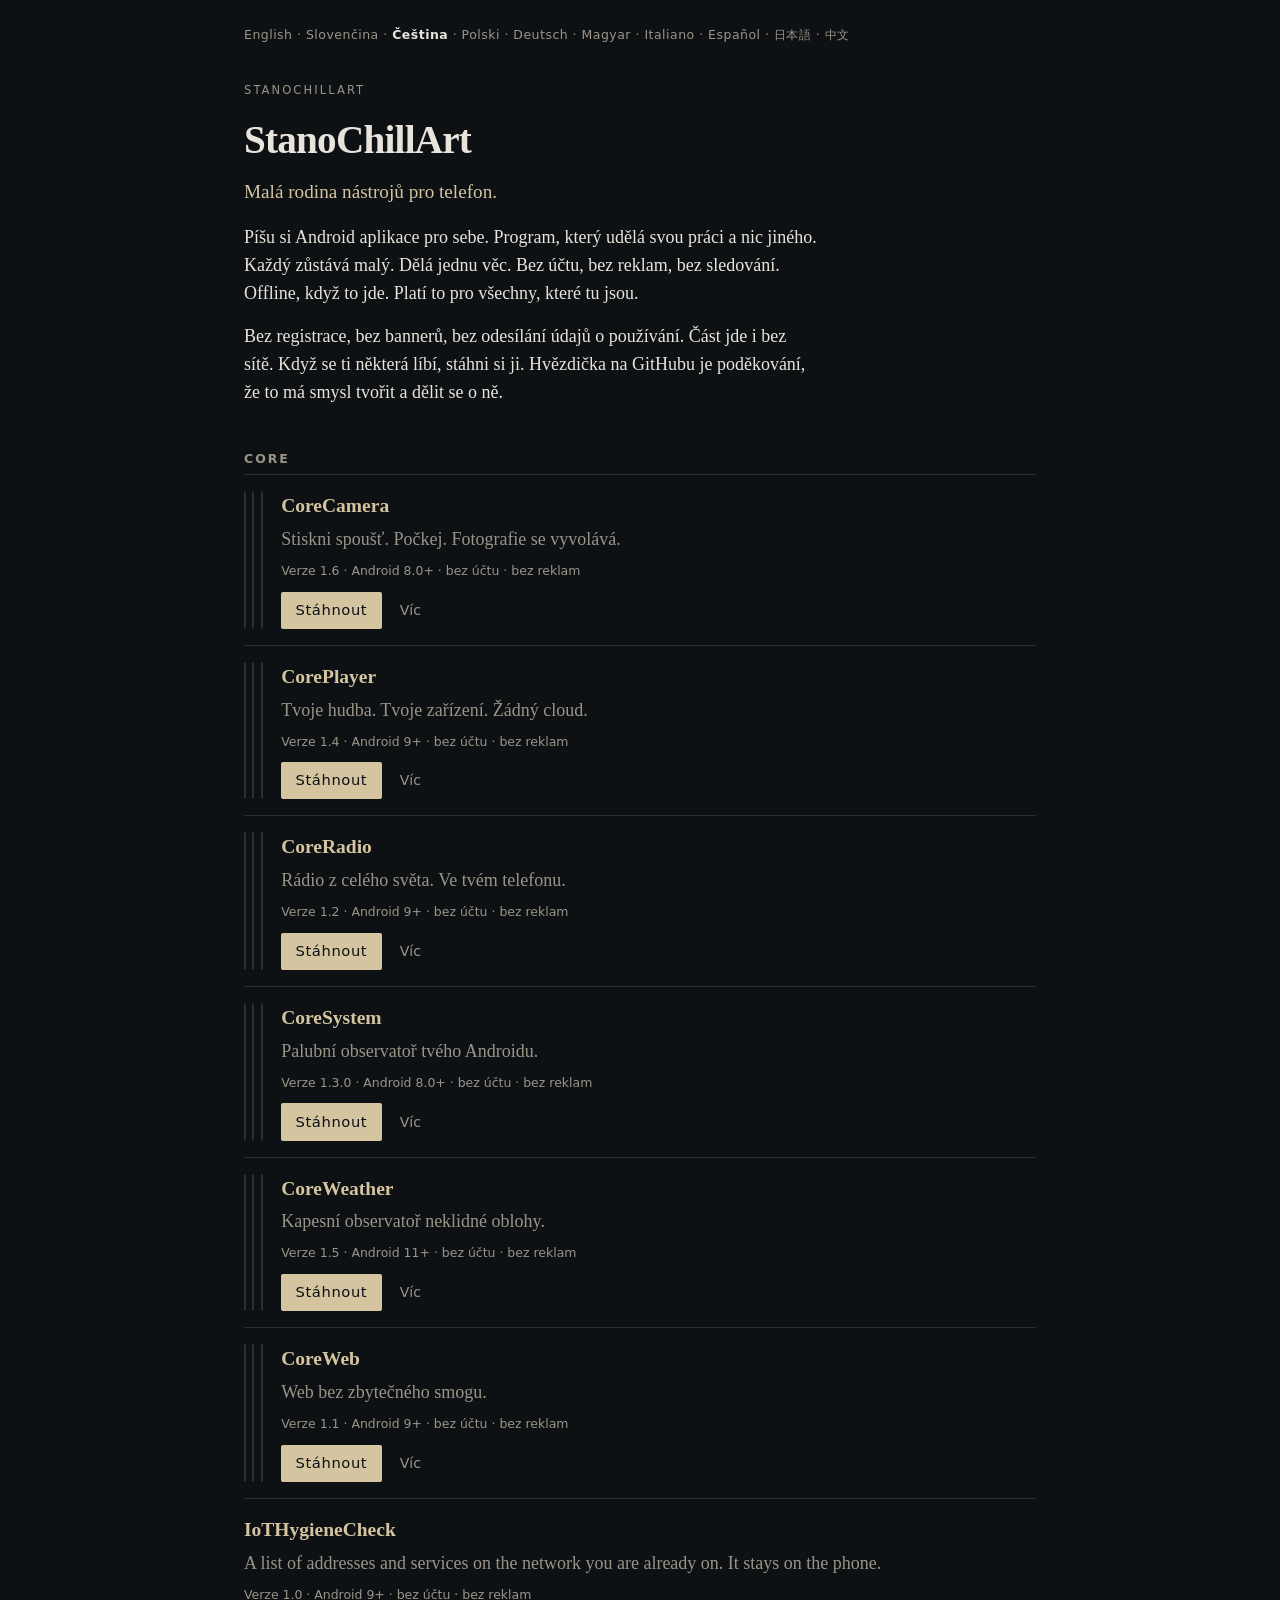
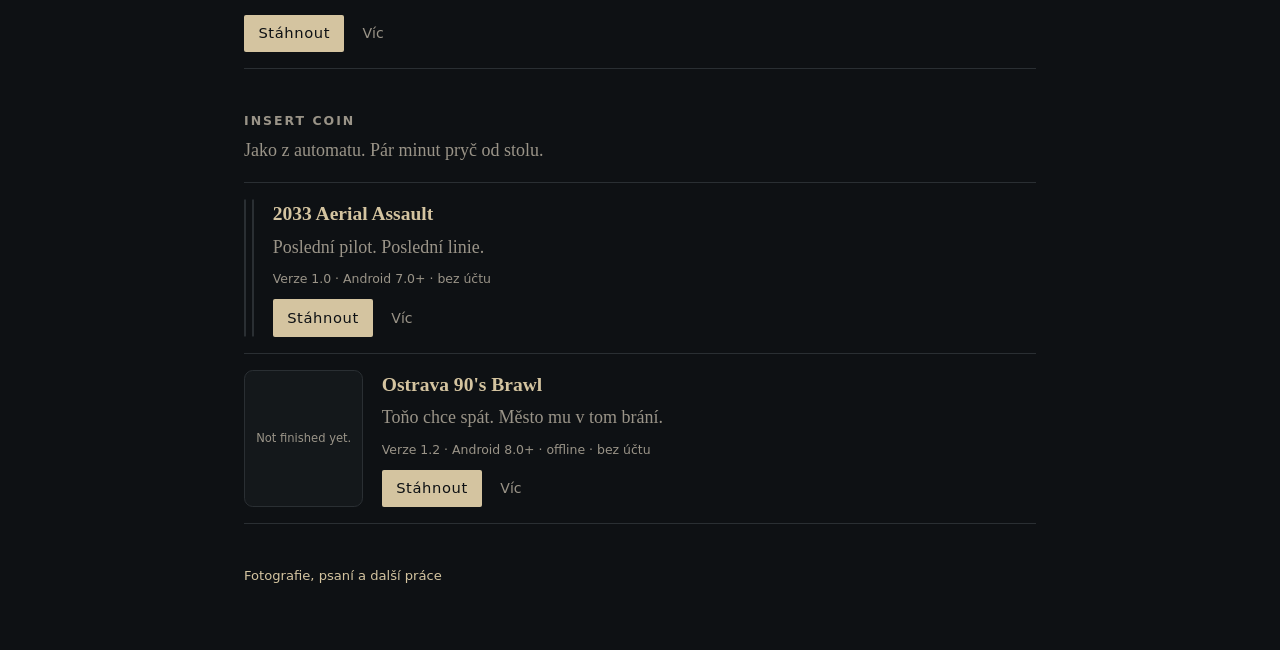
==== cs/index.html @ e928b229 "Bump Ostrava 90's Brawl 1.2" ====
<!DOCTYPE html>
<html lang="cs">
<head>
<meta charset="utf-8">
<meta name="viewport" content="width=device-width, initial-scale=1">
<title>StanoChillArt: Malá rodina nástrojů pro telefon.</title>
<link rel="stylesheet" href="../assets/style.css">
</head>
<body>
<div class="wrap store">
<nav class="langs"><a href="../">English</a> · <a href="../sk/">Slovenčina</a> · <strong>Čeština</strong> · <a href="../pl/">Polski</a> · <a href="../de/">Deutsch</a> · <a href="../hu/">Magyar</a> · <a href="../it/">Italiano</a> · <a href="../es/">Español</a> · <a href="../ja/">日本語</a> · <a href="../zh/">中文</a></nav>
<div class="hero">
<p class="kicker">StanoChillArt</p>
<h1>StanoChillArt</h1>
<p class="tag">Malá rodina nástrojů pro telefon.</p>
<p>Píšu si Android aplikace pro sebe. Program, který udělá svou práci a nic jiného. Každý zůstává malý. Dělá jednu věc. Bez účtu, bez reklam, bez sledování. Offline, když to jde. Platí to pro všechny, které tu jsou.</p>
<p>Bez registrace, bez bannerů, bez odesílání údajů o používání. Část jde i bez sítě. Když se ti některá líbí, stáhni si ji. Hvězdička na GitHubu je poděkování, že to má smysl tvořit a dělit se o ně.</p>
</div>
<h2>Core</h2>
<div class="frames">
<article class="frame">
<div class="thumbs"><a href="https://stanochillart.github.io/CoreCamera/cs/"><img src="https://stanochillart.github.io/CoreCamera/screenshots/01.png" alt=""></a><a href="https://stanochillart.github.io/CoreCamera/cs/"><img src="https://stanochillart.github.io/CoreCamera/screenshots/02.png" alt=""></a><a href="https://stanochillart.github.io/CoreCamera/cs/"><img src="https://stanochillart.github.io/CoreCamera/screenshots/03.png" alt=""></a></div>
<div class="copy">
<h3><a href="https://stanochillart.github.io/CoreCamera/cs/">CoreCamera</a></h3>
<p class="line">Stiskni spoušť. Počkej. Fotografie se vyvolává.</p>
<p class="spec">Verze 1.6 · Android 8.0+ · bez účtu · bez reklam</p>
<p class="acts"><a class="dl" href="https://github.com/stanochillart/CoreCamera/releases/download/v1.6/CoreCamera-1.6.apk">Stáhnout</a> <a class="more" href="https://stanochillart.github.io/CoreCamera/cs/">Víc</a></p>
</div>
</article>

<article class="frame">
<div class="thumbs"><a href="https://stanochillart.github.io/CorePlayer/cs/"><img src="https://stanochillart.github.io/CorePlayer/screenshots/01.png" alt=""></a><a href="https://stanochillart.github.io/CorePlayer/cs/"><img src="https://stanochillart.github.io/CorePlayer/screenshots/02.png" alt=""></a><a href="https://stanochillart.github.io/CorePlayer/cs/"><img src="https://stanochillart.github.io/CorePlayer/screenshots/03.png" alt=""></a></div>
<div class="copy">
<h3><a href="https://stanochillart.github.io/CorePlayer/cs/">CorePlayer</a></h3>
<p class="line">Tvoje hudba. Tvoje zařízení. Žádný cloud.</p>
<p class="spec">Verze 1.4 · Android 9+ · bez účtu · bez reklam</p>
<p class="acts"><a class="dl" href="https://github.com/stanochillart/CorePlayer/releases/download/v1.4/CorePlayer-1.4.apk">Stáhnout</a> <a class="more" href="https://stanochillart.github.io/CorePlayer/cs/">Víc</a></p>
</div>
</article>

<article class="frame">
<div class="thumbs"><a href="https://stanochillart.github.io/CoreRadio/cs/"><img src="https://stanochillart.github.io/CoreRadio/screenshots/01.png" alt=""></a><a href="https://stanochillart.github.io/CoreRadio/cs/"><img src="https://stanochillart.github.io/CoreRadio/screenshots/02.png" alt=""></a><a href="https://stanochillart.github.io/CoreRadio/cs/"><img src="https://stanochillart.github.io/CoreRadio/screenshots/03.png" alt=""></a></div>
<div class="copy">
<h3><a href="https://stanochillart.github.io/CoreRadio/cs/">CoreRadio</a></h3>
<p class="line">Rádio z celého světa. Ve tvém telefonu.</p>
<p class="spec">Verze 1.2 · Android 9+ · bez účtu · bez reklam</p>
<p class="acts"><a class="dl" href="https://github.com/stanochillart/CoreRadio/releases/download/v1.2/CoreRadio-1.2.apk">Stáhnout</a> <a class="more" href="https://stanochillart.github.io/CoreRadio/cs/">Víc</a></p>
</div>
</article>

<article class="frame">
<div class="thumbs"><a href="https://stanochillart.github.io/CoreSystem/cs/"><img src="https://stanochillart.github.io/CoreSystem/screenshots/01.png" alt=""></a><a href="https://stanochillart.github.io/CoreSystem/cs/"><img src="https://stanochillart.github.io/CoreSystem/screenshots/02.png" alt=""></a><a href="https://stanochillart.github.io/CoreSystem/cs/"><img src="https://stanochillart.github.io/CoreSystem/screenshots/03.png" alt=""></a></div>
<div class="copy">
<h3><a href="https://stanochillart.github.io/CoreSystem/cs/">CoreSystem</a></h3>
<p class="line">Palubní observatoř tvého Androidu.</p>
<p class="spec">Verze 1.3.0 · Android 8.0+ · bez účtu · bez reklam</p>
<p class="acts"><a class="dl" href="https://github.com/stanochillart/CoreSystem/releases/download/v1.3.0/CoreSystem-1.3.0.apk">Stáhnout</a> <a class="more" href="https://stanochillart.github.io/CoreSystem/cs/">Víc</a></p>
</div>
</article>

<article class="frame">
<div class="thumbs"><a href="https://stanochillart.github.io/CoreWeather/cs/"><img src="https://stanochillart.github.io/CoreWeather/screenshots/01.png" alt=""></a><a href="https://stanochillart.github.io/CoreWeather/cs/"><img src="https://stanochillart.github.io/CoreWeather/screenshots/02.png" alt=""></a><a href="https://stanochillart.github.io/CoreWeather/cs/"><img src="https://stanochillart.github.io/CoreWeather/screenshots/03.png" alt=""></a></div>
<div class="copy">
<h3><a href="https://stanochillart.github.io/CoreWeather/cs/">CoreWeather</a></h3>
<p class="line">Kapesní observatoř neklidné oblohy.</p>
<p class="spec">Verze 1.5 · Android 11+ · bez účtu · bez reklam</p>
<p class="acts"><a class="dl" href="https://github.com/stanochillart/CoreWeather/releases/download/v1.5/CoreWeather-1.5.apk">Stáhnout</a> <a class="more" href="https://stanochillart.github.io/CoreWeather/cs/">Víc</a></p>
</div>
</article>

<article class="frame">
<div class="thumbs"><a href="https://stanochillart.github.io/CoreWeb/cs/"><img src="https://stanochillart.github.io/CoreWeb/screenshots/01.png" alt=""></a><a href="https://stanochillart.github.io/CoreWeb/cs/"><img src="https://stanochillart.github.io/CoreWeb/screenshots/02.png" alt=""></a><a href="https://stanochillart.github.io/CoreWeb/cs/"><img src="https://stanochillart.github.io/CoreWeb/screenshots/03.png" alt=""></a></div>
<div class="copy">
<h3><a href="https://stanochillart.github.io/CoreWeb/cs/">CoreWeb</a></h3>
<p class="line">Web bez zbytečného smogu.</p>
<p class="spec">Verze 1.1 · Android 9+ · bez účtu · bez reklam</p>
<p class="acts"><a class="dl" href="https://github.com/stanochillart/CoreWeb/releases/download/v1.1/CoreWeb-1.1.apk">Stáhnout</a> <a class="more" href="https://stanochillart.github.io/CoreWeb/cs/">Víc</a></p>
</div>
</article>

<article class="frame">

<div class="copy">
<h3><a href="https://stanochillart.github.io/IoTHygieneCheck/">IoTHygieneCheck</a></h3>
<p class="line">A list of addresses and services on the network you are already on. It stays on the phone.</p>
<p class="spec">Verze 1.0 · Android 9+ · bez účtu · bez reklam</p>
<p class="acts"><a class="dl" href="https://github.com/stanochillart/IoTHygieneCheck/releases/download/v1.0/IoTHygieneCheck-1.0.apk">Stáhnout</a> <a class="more" href="https://stanochillart.github.io/IoTHygieneCheck/">Víc</a></p>
</div>
</article>

</div>
<h2>Insert coin</h2>
<p class="section-blurb">Jako z automatu. Pár minut pryč od stolu.</p>
<div class="frames">
<article class="frame">
<div class="thumbs"><a href="https://stanochillart.github.io/2033AerialAssault/"><img src="https://stanochillart.github.io/2033AerialAssault/screenshots/01.png" alt=""></a><a href="https://stanochillart.github.io/2033AerialAssault/"><img src="https://stanochillart.github.io/2033AerialAssault/screenshots/02.png" alt=""></a></div>
<div class="copy">
<h3><a href="https://stanochillart.github.io/2033AerialAssault/">2033 Aerial Assault</a></h3>
<p class="line">Poslední pilot. Poslední linie.</p>
<p class="spec">Verze 1.0 · Android 7.0+ · bez účtu</p>
<p class="acts"><a class="dl" href="https://github.com/stanochillart/2033AerialAssault/releases/download/v1.0/2033AerialAssault-1.0.apk">Stáhnout</a> <a class="more" href="https://stanochillart.github.io/2033AerialAssault/">Víc</a></p>
</div>
</article>

<article class="frame">
<div class="thumbs placeholder"><span>Not finished yet.</span></div>
<div class="copy">
<h3><a href="https://stanochillart.github.io/Ostrava90sBrawl/cs/">Ostrava 90&#x27;s Brawl</a></h3>
<p class="line">Toňo chce spát. Město mu v tom brání.</p>
<p class="spec">Verze 1.2 · Android 8.0+ · offline · bez účtu</p>
<p class="acts"><a class="dl" href="https://github.com/stanochillart/Ostrava90sBrawl/releases/download/v1.2/Ostrava90sBrawl-1.2.apk">Stáhnout</a> <a class="more" href="https://stanochillart.github.io/Ostrava90sBrawl/cs/">Víc</a></p>
</div>
</article>

</div>
<footer><a href="https://stanochillart.wordpress.com/">Fotografie, psaní a další práce</a></footer>
</div>
</body>
</html>
---- assets/style.css ----
:root {
  --bg: #0e1114;
  --fg: #e8e4dc;
  --muted: #9a9488;
  --line: #2a2f33;
  --accent: #d4c4a0;
}
* { box-sizing: border-box; }
html, body { margin: 0; padding: 0; }
body {
  background: var(--bg);
  color: var(--fg);
  font: 18px/1.55 "Iowan Old Style", "Palatino Linotype", Palatino, Georgia, serif;
  min-height: 100vh;
}
a { color: var(--accent); text-decoration: none; }
a:hover { text-decoration: underline; }
.wrap {
  max-width: 38rem;
  margin: 0 auto;
  padding: 1.5rem 1.25rem 4rem;
}
.wrap.wide { max-width: 68rem; }
.wrap.store { max-width: 52rem; }
.hero { max-width: 36rem; margin-bottom: 2.6rem; }
.hero h1 { font-size: 2.45rem; }
.section-blurb {
  color: var(--muted);
  margin: 0 0 1.1rem;
  max-width: 36rem;
}
.frames { margin: 0 0 2.6rem; }
.frame {
  display: flex;
  gap: 1.15rem;
  align-items: center;
  padding: 1rem 0;
  border-top: 1px solid var(--line);
}
.frame:last-child { border-bottom: 1px solid var(--line); }
.thumbs {
  display: flex;
  gap: 0.4rem;
  flex: 0 0 auto;
}
.thumbs img {
  height: 8.6rem;
  width: auto;
  border-radius: 0.55rem;
  border: 1px solid var(--line);
  background: #000;
  display: block;
}
.thumbs.placeholder {
  height: 8.6rem;
  min-width: 7.2rem;
  max-width: 9.5rem;
  padding: 0.55rem 0.7rem;
  align-items: center;
  justify-content: center;
  border: 1px solid var(--line);
  border-radius: 0.55rem;
  background: #14181b;
  box-sizing: border-box;
}
.thumbs.placeholder span {
  font-family: system-ui, sans-serif;
  font-size: 0.72rem;
  line-height: 1.35;
  color: var(--muted);
  text-align: center;
}
.copy { min-width: 0; flex: 1; }
.copy h3 {
  font-size: 1.22rem;
  font-weight: 600;
  margin: 0 0 0.28rem;
}
.copy .line { margin: 0 0 0.45rem; color: var(--muted); }
.copy .spec {
  font-family: system-ui, sans-serif;
  font-size: 0.78rem;
  color: var(--muted);
  margin: 0 0 0.7rem;
}
.copy .acts { margin: 0; }
.copy .more {
  font-family: system-ui, sans-serif;
  font-size: 0.88rem;
  margin-left: 0.85rem;
  color: var(--muted);
}
@media (max-width: 640px) {
  .frame { flex-direction: column; align-items: flex-start; }
  .thumbs img { height: 7.4rem; }
  .thumbs.placeholder { height: 7.4rem; }
}
.home {
  font-family: system-ui, sans-serif;
  font-size: 0.82rem;
  margin: 0 0 1.15rem;
}
.home a { color: var(--muted); }
.cards {
  display: grid;
  grid-template-columns: repeat(auto-fill, minmax(16.8rem, 1fr));
  gap: 0.85rem;
  list-style: none;
  padding: 0;
  margin: 0 0 2.4rem;
}
.card {
  display: flex;
  flex-direction: column;
  min-height: 10rem;
  margin: 0;
  padding: 1.1rem 1.15rem 1.15rem;
  border: 1px solid var(--line);
  background: #14181c;
}
.card .name { font-size: 1.12rem; margin: 0 0 0.35rem; }
.card .line {
  color: var(--muted);
  font-size: 0.98rem;
  flex: 1;
  margin: 0;
}
.card .acts {
  font-family: system-ui, sans-serif;
  font-size: 0.8rem;
  margin-top: 0.95rem;
}
.card .acts a { margin-right: 0.9rem; }
.langs {
  font-family: system-ui, sans-serif;
  font-size: 0.78rem;
  letter-spacing: 0.04em;
  color: var(--muted);
  margin-bottom: 2.25rem;
  line-height: 1.8;
}
.langs a { color: var(--muted); }
.langs strong { color: var(--fg); font-weight: 600; }
.kicker {
  font-family: system-ui, sans-serif;
  font-size: 0.72rem;
  letter-spacing: 0.18em;
  text-transform: uppercase;
  color: var(--muted);
  margin: 0 0 0.6rem;
}
h1 {
  font-size: 2.1rem;
  font-weight: 600;
  letter-spacing: -0.02em;
  margin: 0 0 0.4rem;
}
.tag {
  font-size: 1.2rem;
  color: var(--accent);
  margin: 0 0 1.1rem;
}
.meta {
  font-family: system-ui, sans-serif;
  font-size: 0.88rem;
  color: var(--muted);
  margin: 0 0 2rem;
}
.dl {
  display: inline-block;
  font-family: system-ui, sans-serif;
  font-size: 0.92rem;
  letter-spacing: 0.04em;
  color: var(--bg);
  background: var(--accent);
  padding: 0.45rem 0.9rem;
  border-radius: 2px;
  text-decoration: none;
}
.dl:hover { text-decoration: none; filter: brightness(1.08); }
hr {
  border: 0;
  border-top: 1px solid var(--line);
  margin: 1.6rem 0;
}
p { margin: 0 0 0.95rem; }
footer {
  margin-top: 2.5rem;
  font-family: system-ui, sans-serif;
  font-size: 0.82rem;
  color: var(--muted);
}
.list { list-style: none; padding: 0; margin: 0 0 2rem; }
.list li {
  padding: 0.85rem 0;
  border-top: 1px solid var(--line);
}
.list .name { font-size: 1.15rem; }
.list .line { color: var(--muted); font-size: 0.95rem; margin-top: 0.2rem; }
.list .acts {
  font-family: system-ui, sans-serif;
  font-size: 0.82rem;
  margin-top: 0.35rem;
  color: var(--muted);
}
h2 {
  font-size: 0.78rem;
  font-family: system-ui, sans-serif;
  letter-spacing: 0.16em;
  text-transform: uppercase;
  color: var(--muted);
  margin: 2rem 0 0.4rem;
  font-weight: 600;
}
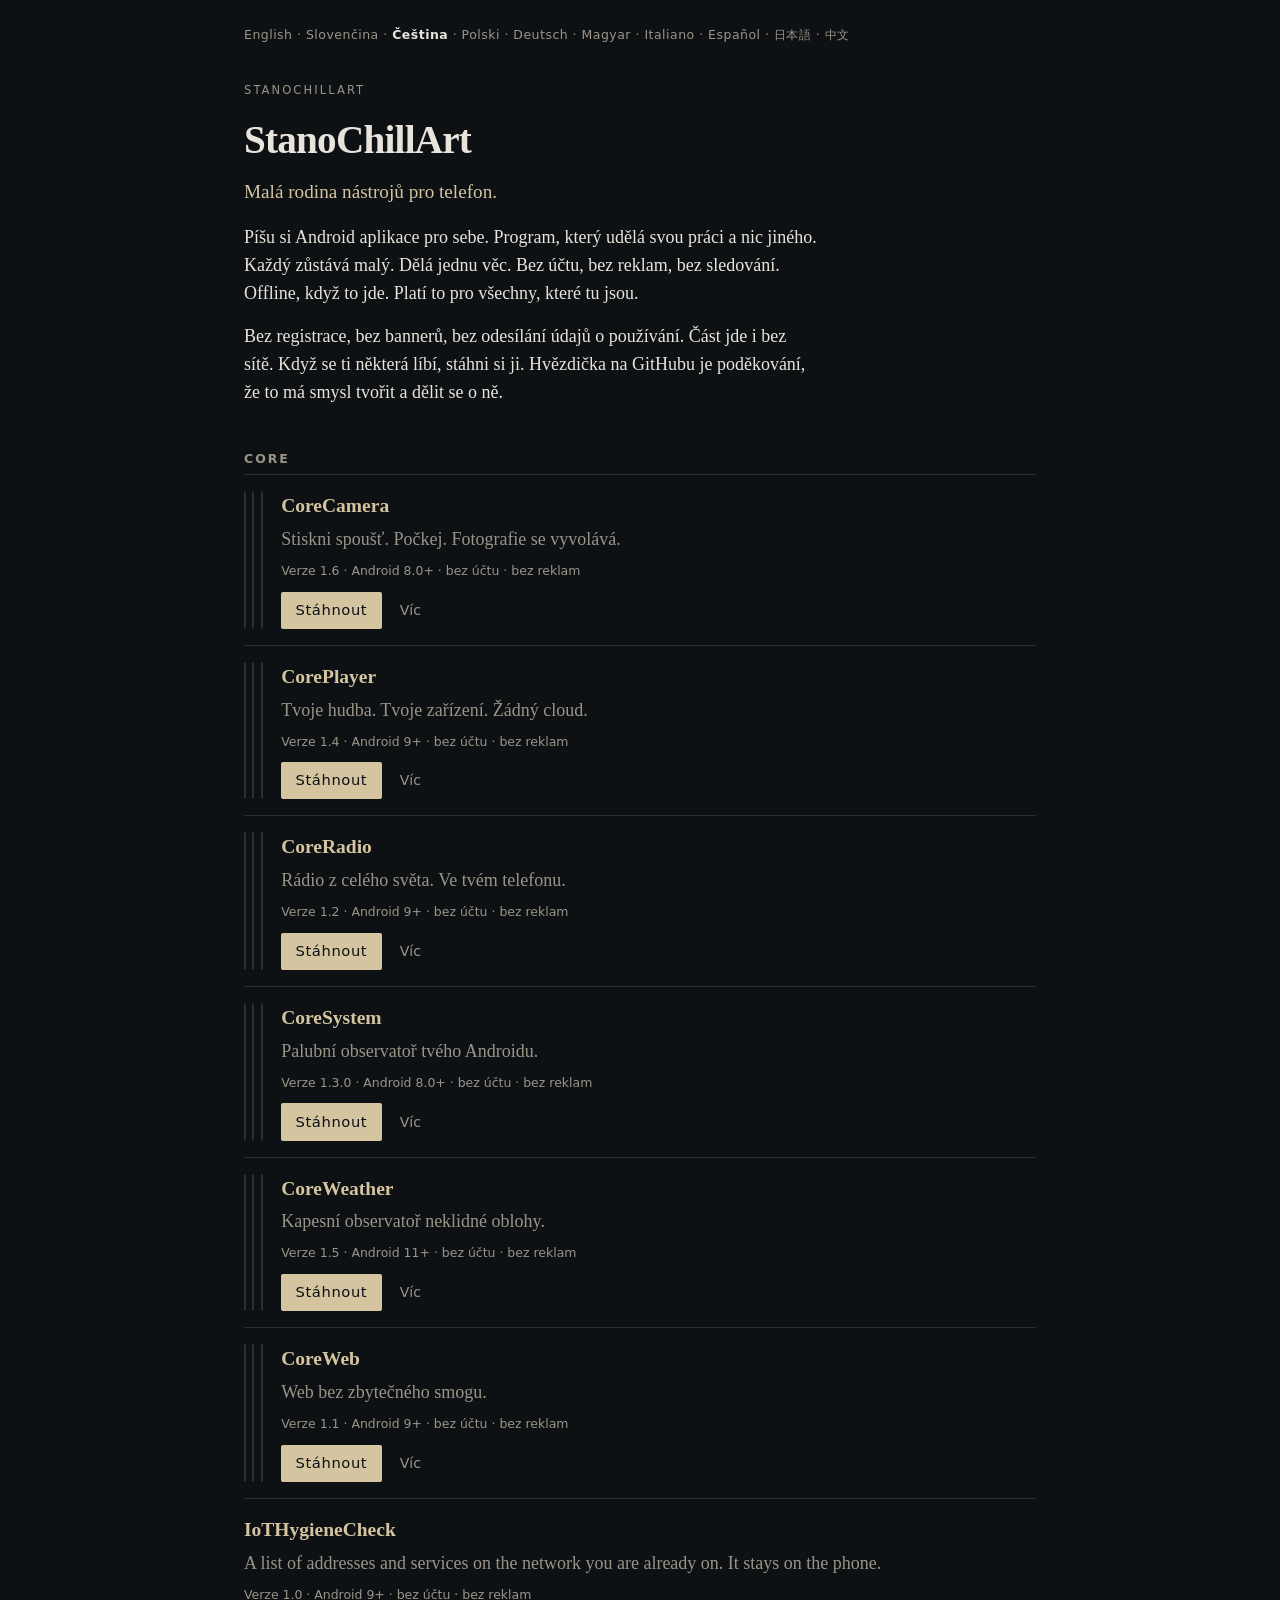
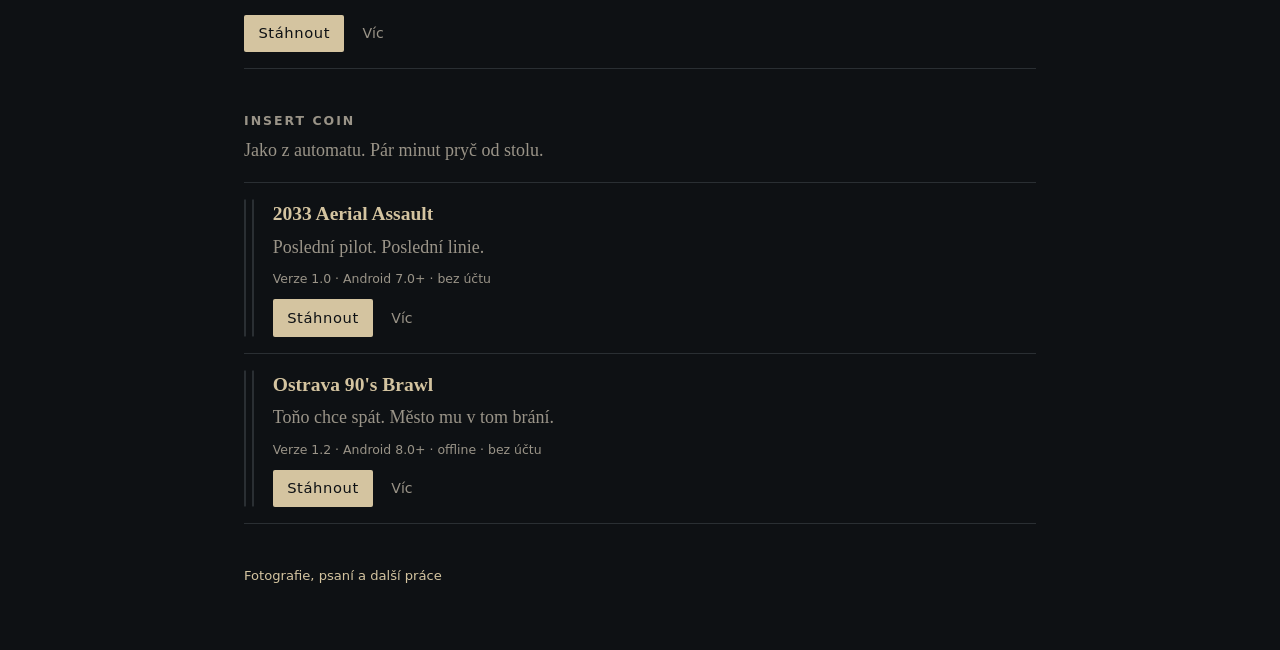
==== commit 9bd1a6ed: "Add Ostrava 90's Brawl screenshots" ====
--- a/cs/index.html
+++ b/cs/index.html
@@ -103,7 +103,7 @@
 </article>
 
 <article class="frame">
-<div class="thumbs placeholder"><span>Not finished yet.</span></div>
+<div class="thumbs"><a href="https://stanochillart.github.io/Ostrava90sBrawl/cs/"><img src="https://stanochillart.github.io/Ostrava90sBrawl/screenshots/01.png" alt=""></a><a href="https://stanochillart.github.io/Ostrava90sBrawl/cs/"><img src="https://stanochillart.github.io/Ostrava90sBrawl/screenshots/02.png" alt=""></a></div>
 <div class="copy">
 <h3><a href="https://stanochillart.github.io/Ostrava90sBrawl/cs/">Ostrava 90&#x27;s Brawl</a></h3>
 <p class="line">Toňo chce spát. Město mu v tom brání.</p>
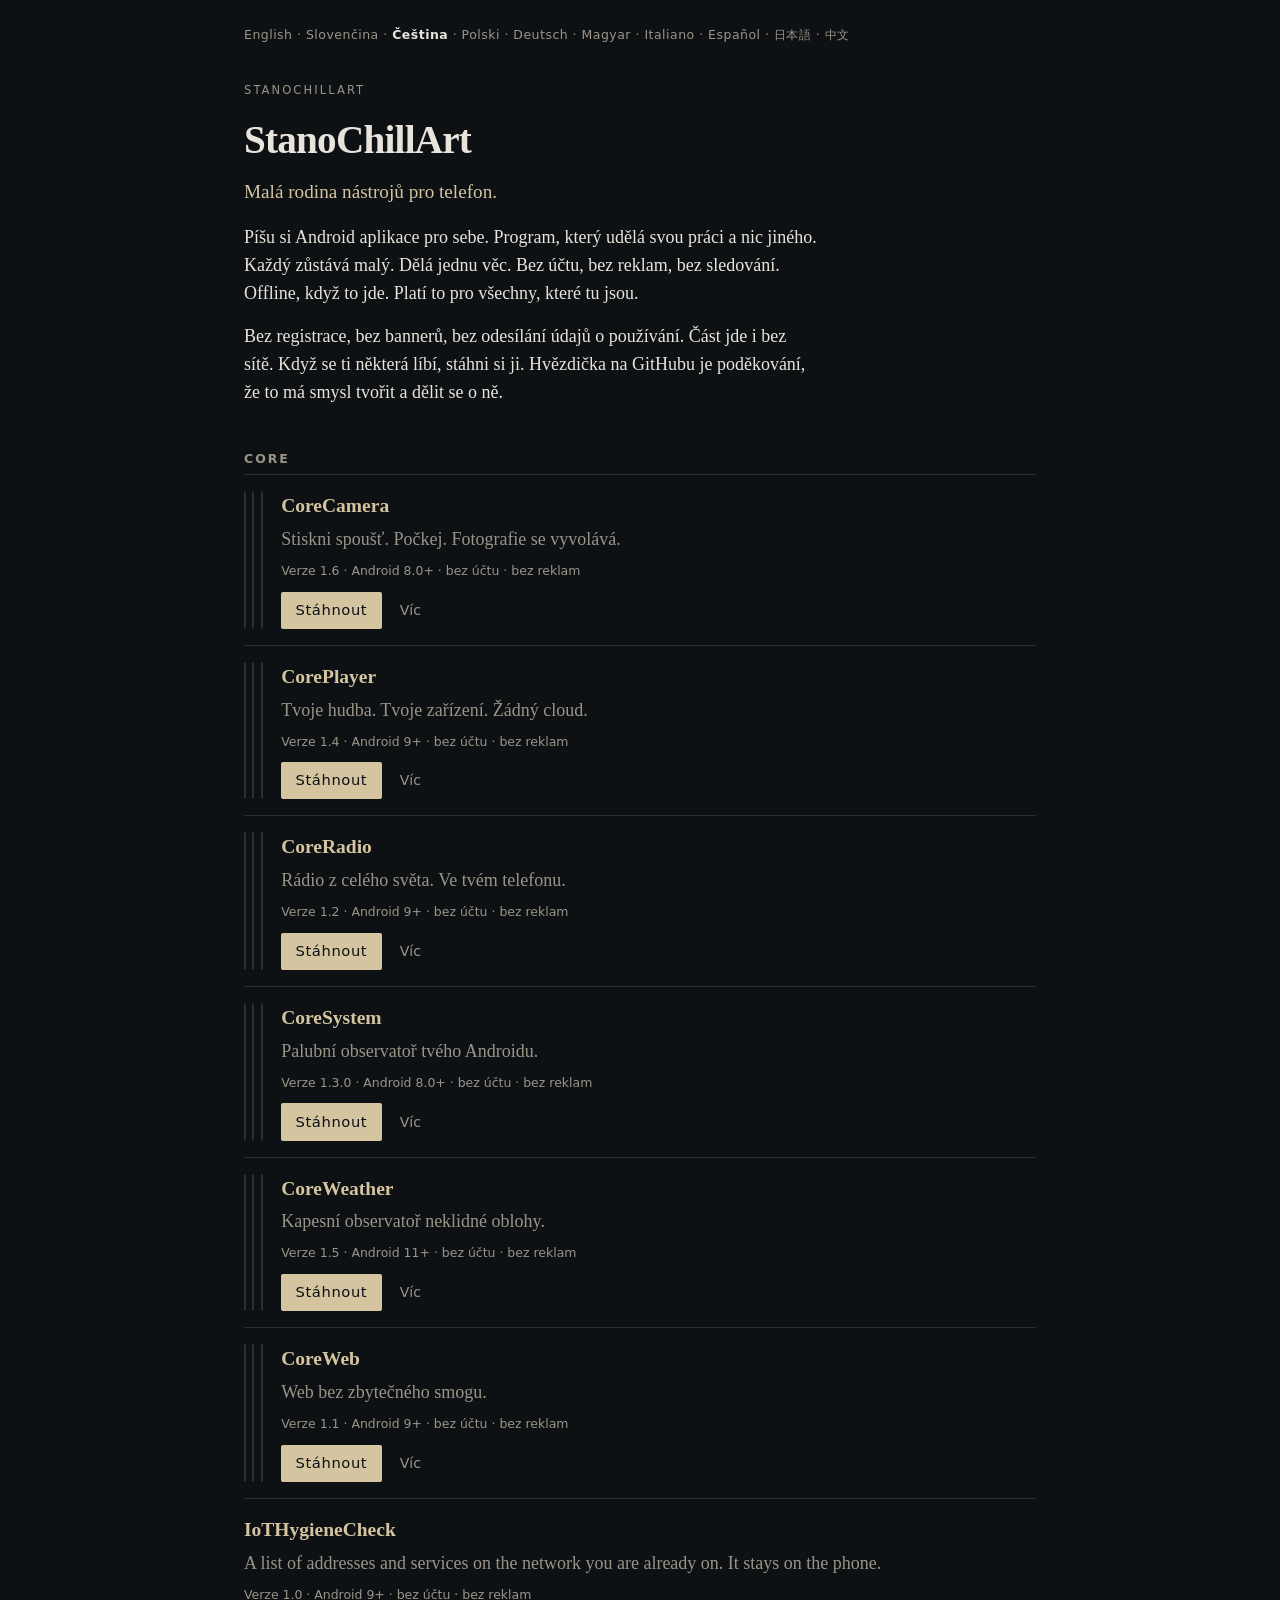
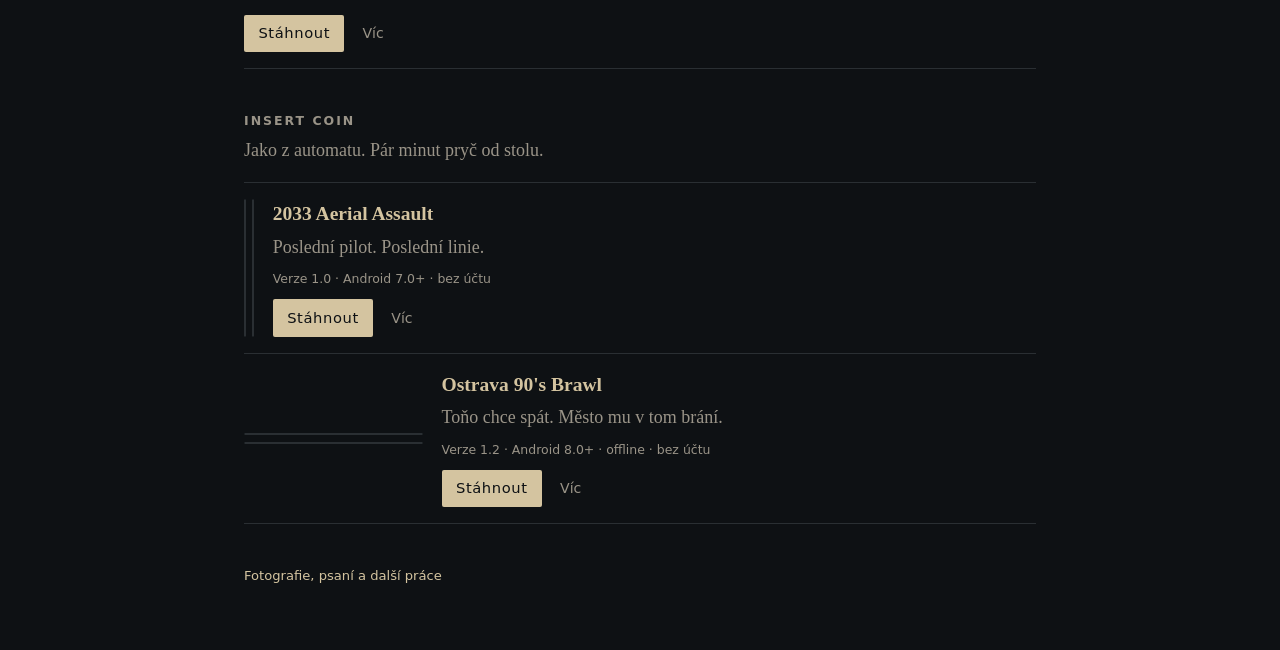
==== commit 52b0d3ee: "Stack Ostrava thumbs in the store frame" ====
--- a/cs/index.html
+++ b/cs/index.html
@@ -103,7 +103,7 @@
 </article>
 
 <article class="frame">
-<div class="thumbs"><a href="https://stanochillart.github.io/Ostrava90sBrawl/cs/"><img src="https://stanochillart.github.io/Ostrava90sBrawl/screenshots/01.png" alt=""></a><a href="https://stanochillart.github.io/Ostrava90sBrawl/cs/"><img src="https://stanochillart.github.io/Ostrava90sBrawl/screenshots/02.png" alt=""></a></div>
+<div class="thumbs stack"><a href="https://stanochillart.github.io/Ostrava90sBrawl/cs/"><img src="https://stanochillart.github.io/Ostrava90sBrawl/screenshots/01.png" alt=""></a><a href="https://stanochillart.github.io/Ostrava90sBrawl/cs/"><img src="https://stanochillart.github.io/Ostrava90sBrawl/screenshots/02.png" alt=""></a></div>
 <div class="copy">
 <h3><a href="https://stanochillart.github.io/Ostrava90sBrawl/cs/">Ostrava 90&#x27;s Brawl</a></h3>
 <p class="line">Toňo chce spát. Město mu v tom brání.</p>
--- a/assets/style.css
+++ b/assets/style.css
@@ -50,6 +50,14 @@
   border: 1px solid var(--line);
   background: #000;
   display: block;
+}
+.thumbs.stack {
+  flex-direction: column;
+  width: 11.2rem;
+}
+.thumbs.stack img {
+  width: 100%;
+  height: auto;
 }
 .thumbs.placeholder {
   height: 8.6rem;
@@ -94,6 +102,8 @@
   .frame { flex-direction: column; align-items: flex-start; }
   .thumbs img { height: 7.4rem; }
   .thumbs.placeholder { height: 7.4rem; }
+  .thumbs.stack { width: 100%; max-width: 22rem; }
+  .thumbs.stack img { height: auto; }
 }
 .home {
   font-family: system-ui, sans-serif;
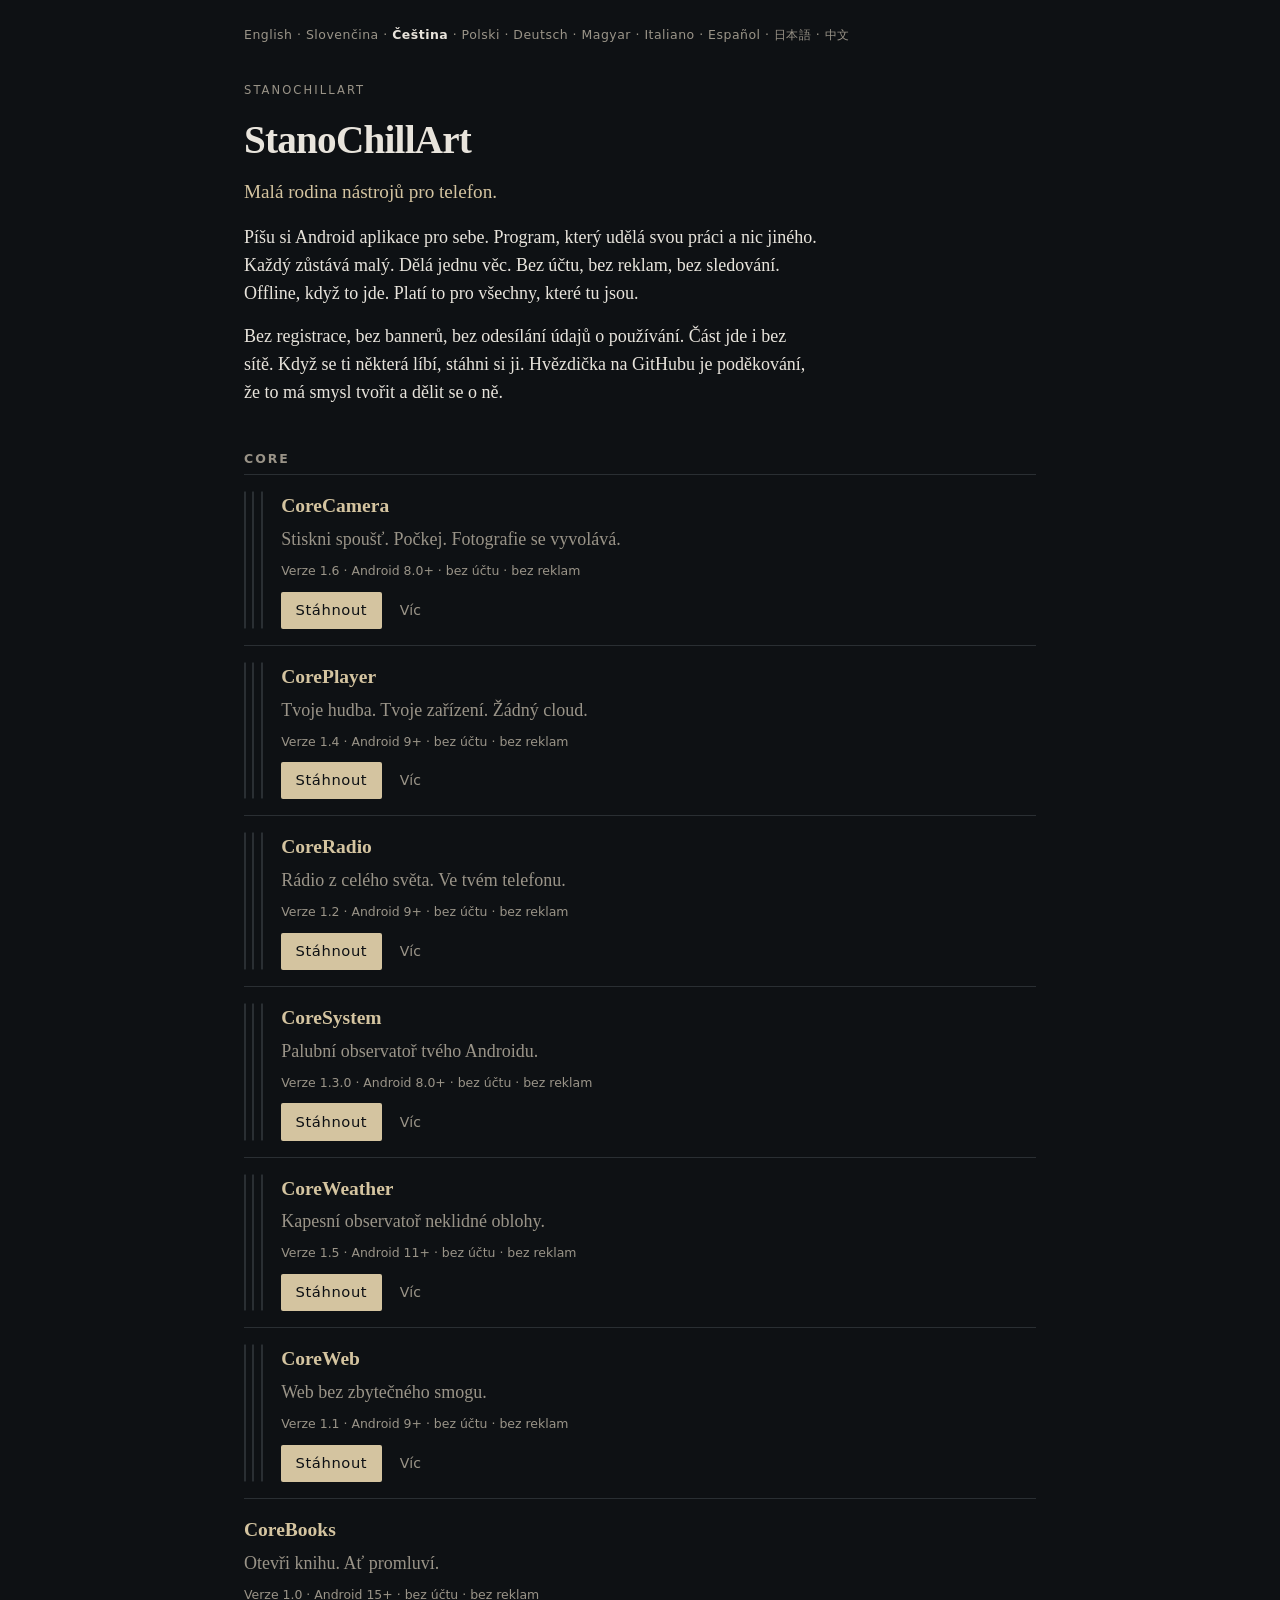
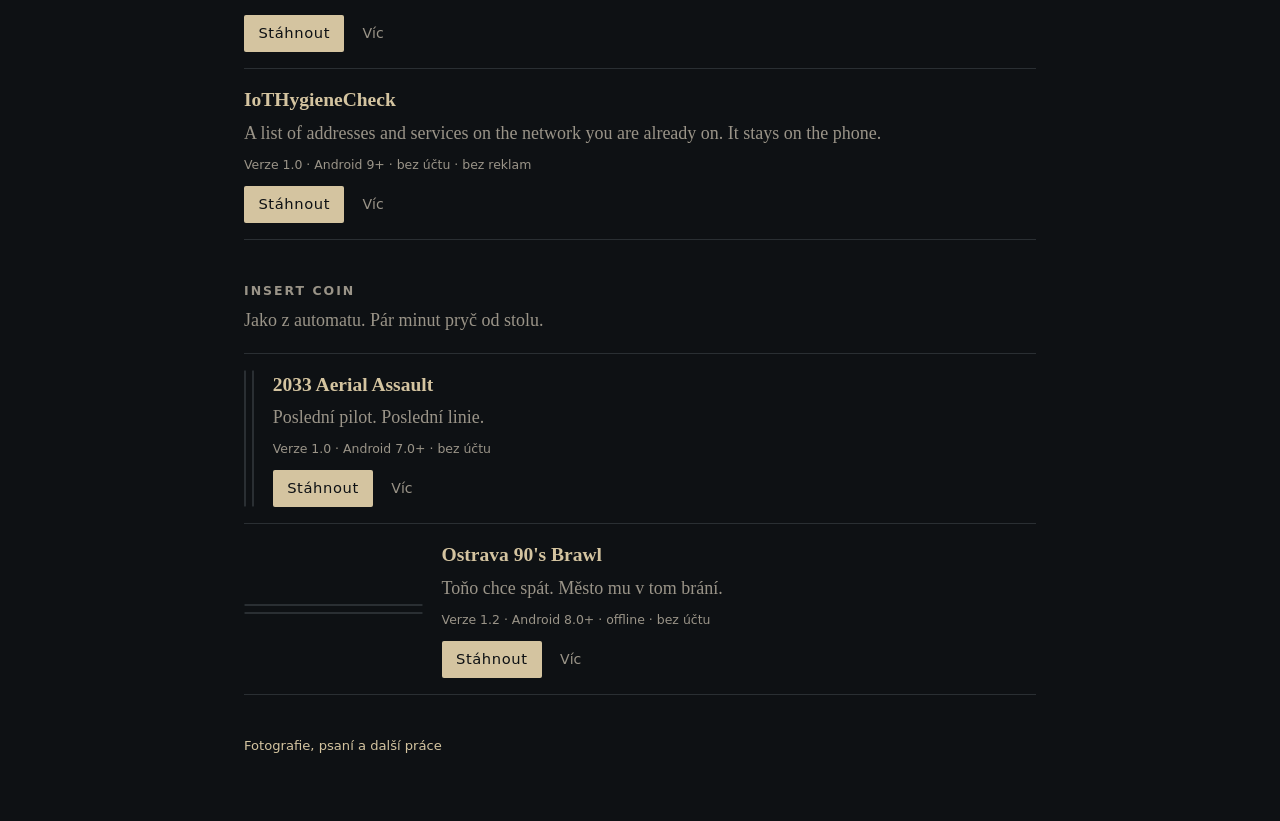
==== commit 1e35cc33: "Add CoreBooks 1.0 to the store" ====
--- a/cs/index.html
+++ b/cs/index.html
@@ -81,6 +81,16 @@
 <article class="frame">
 
 <div class="copy">
+<h3><a href="https://stanochillart.github.io/CoreBooks/cs/">CoreBooks</a></h3>
+<p class="line">Otevři knihu. Ať promluví.</p>
+<p class="spec">Verze 1.0 · Android 15+ · bez účtu · bez reklam</p>
+<p class="acts"><a class="dl" href="https://github.com/stanochillart/CoreBooks/releases/download/v1.0/CoreBooks-1.0.apk">Stáhnout</a> <a class="more" href="https://stanochillart.github.io/CoreBooks/cs/">Víc</a></p>
+</div>
+</article>
+
+<article class="frame">
+
+<div class="copy">
 <h3><a href="https://stanochillart.github.io/IoTHygieneCheck/">IoTHygieneCheck</a></h3>
 <p class="line">A list of addresses and services on the network you are already on. It stays on the phone.</p>
 <p class="spec">Verze 1.0 · Android 9+ · bez účtu · bez reklam</p>
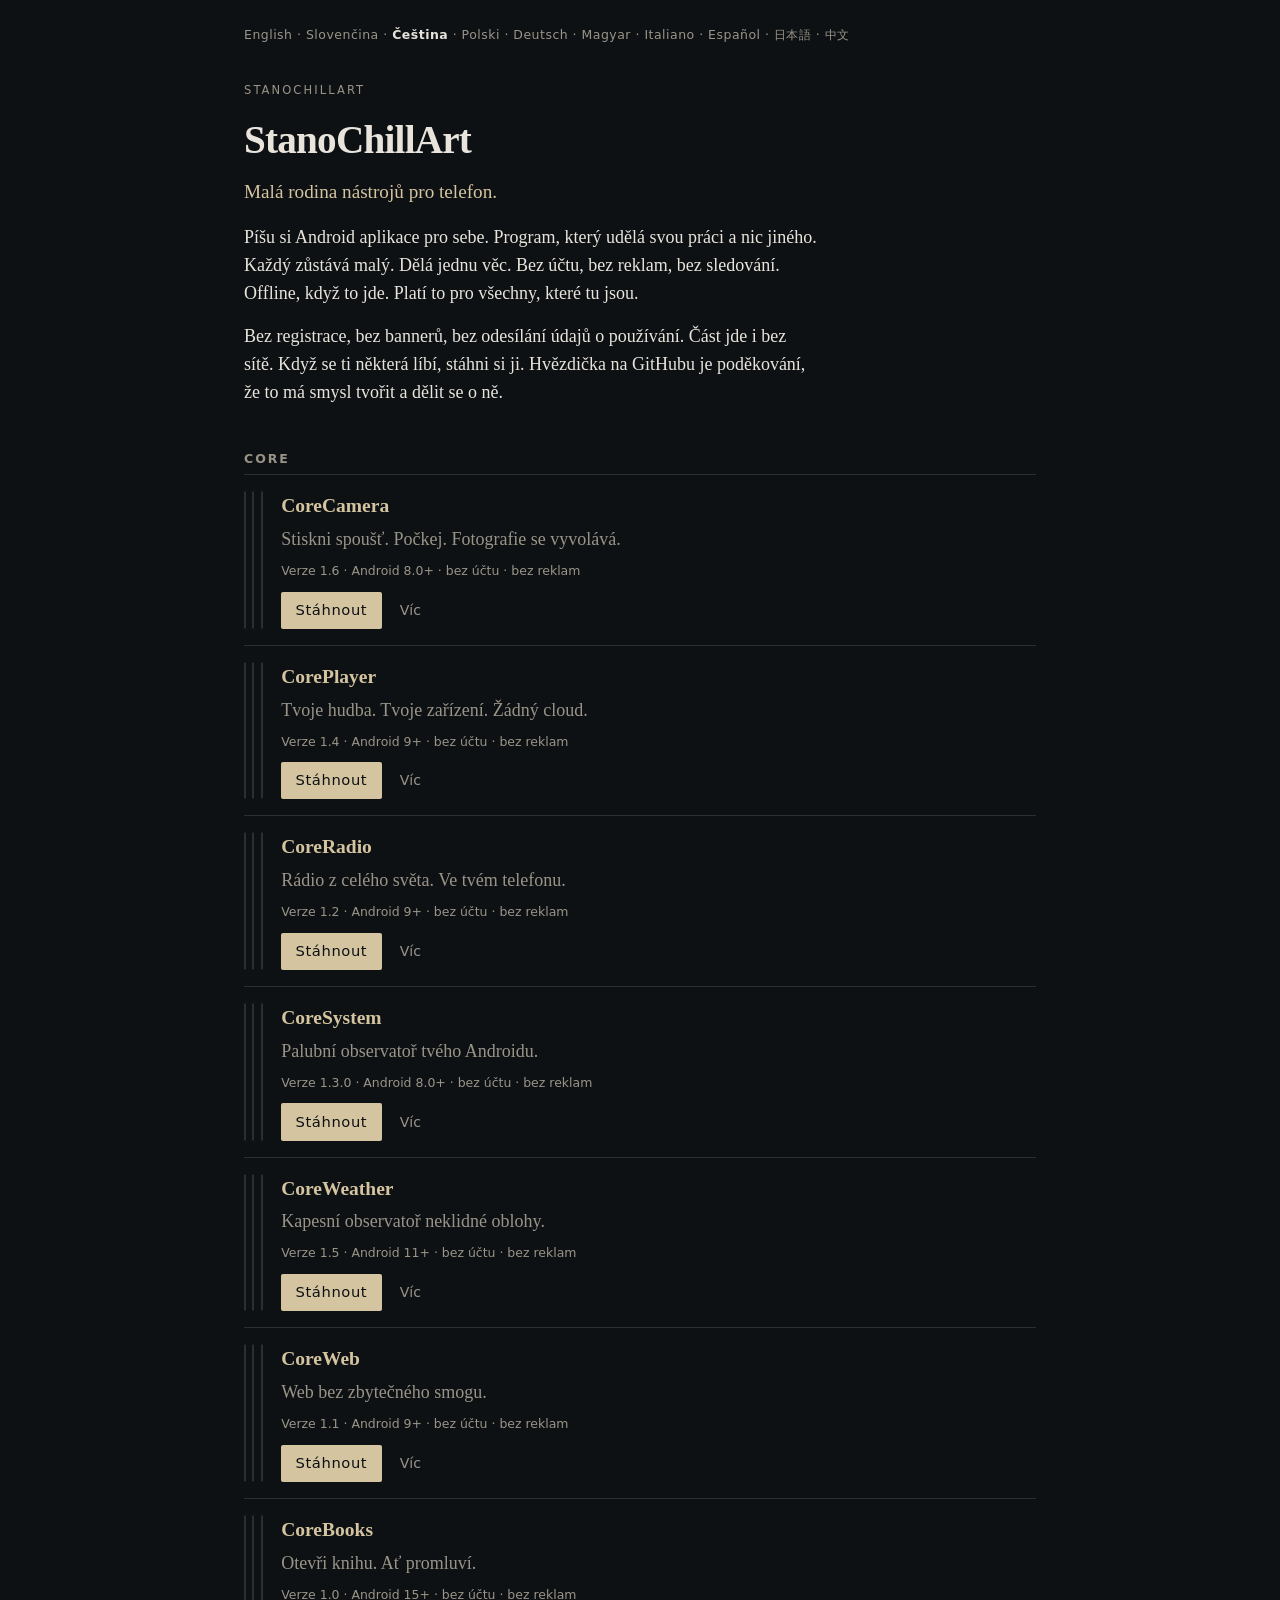
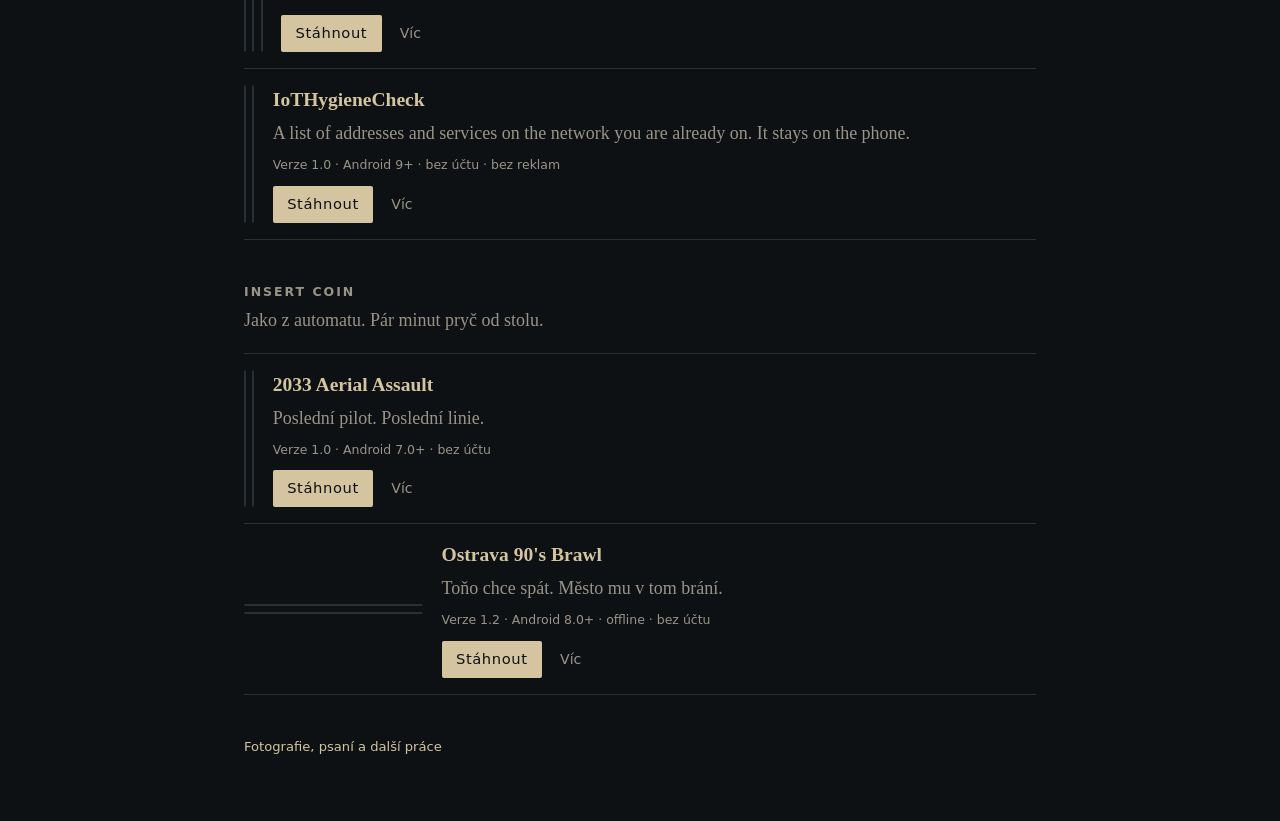
==== commit dcceadd3: "Add CoreBooks and IoTHygieneCheck screenshots" ====
--- a/cs/index.html
+++ b/cs/index.html
@@ -79,7 +79,7 @@
 </article>
 
 <article class="frame">
-
+<div class="thumbs"><a href="https://stanochillart.github.io/CoreBooks/cs/"><img src="https://stanochillart.github.io/CoreBooks/screenshots/01.png" alt=""></a><a href="https://stanochillart.github.io/CoreBooks/cs/"><img src="https://stanochillart.github.io/CoreBooks/screenshots/02.png" alt=""></a><a href="https://stanochillart.github.io/CoreBooks/cs/"><img src="https://stanochillart.github.io/CoreBooks/screenshots/03.png" alt=""></a></div>
 <div class="copy">
 <h3><a href="https://stanochillart.github.io/CoreBooks/cs/">CoreBooks</a></h3>
 <p class="line">Otevři knihu. Ať promluví.</p>
@@ -89,7 +89,7 @@
 </article>
 
 <article class="frame">
-
+<div class="thumbs"><a href="https://stanochillart.github.io/IoTHygieneCheck/"><img src="https://stanochillart.github.io/IoTHygieneCheck/screenshots/01.png" alt=""></a><a href="https://stanochillart.github.io/IoTHygieneCheck/"><img src="https://stanochillart.github.io/IoTHygieneCheck/screenshots/02.png" alt=""></a></div>
 <div class="copy">
 <h3><a href="https://stanochillart.github.io/IoTHygieneCheck/">IoTHygieneCheck</a></h3>
 <p class="line">A list of addresses and services on the network you are already on. It stays on the phone.</p>
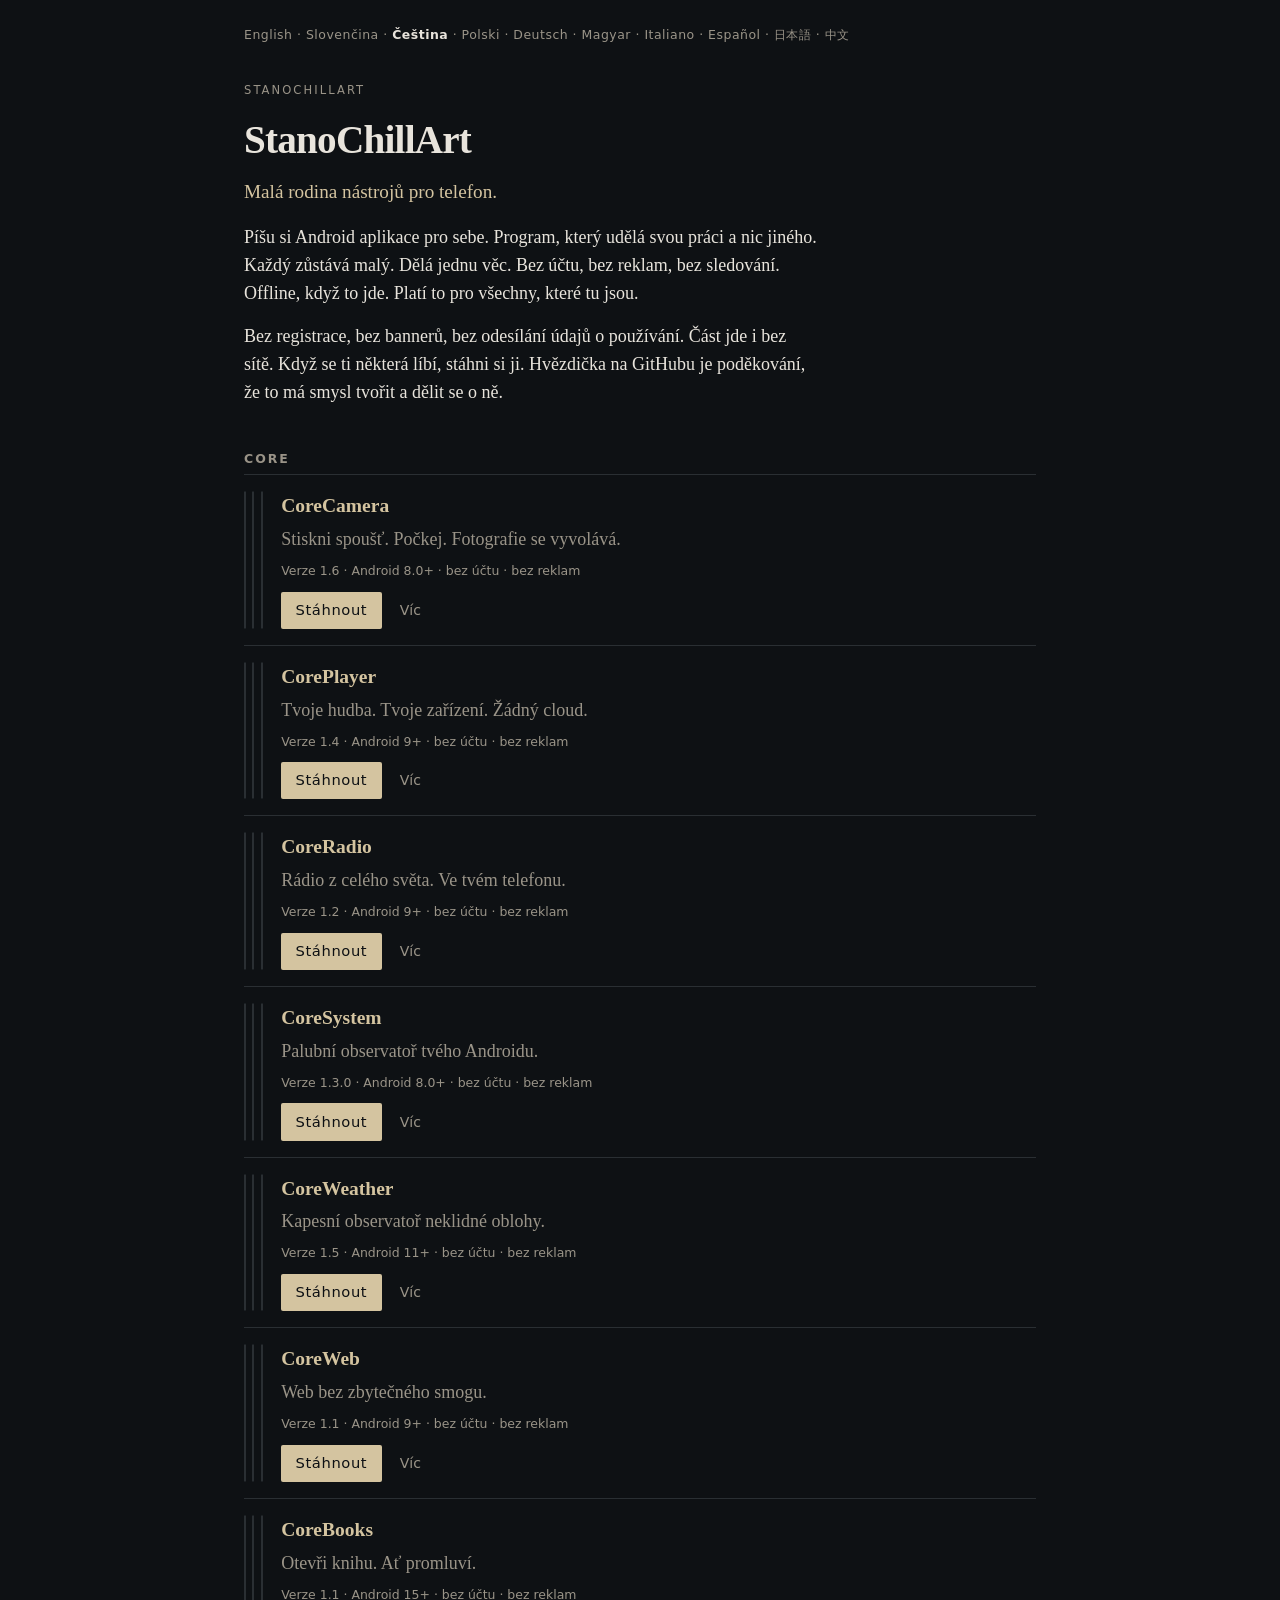
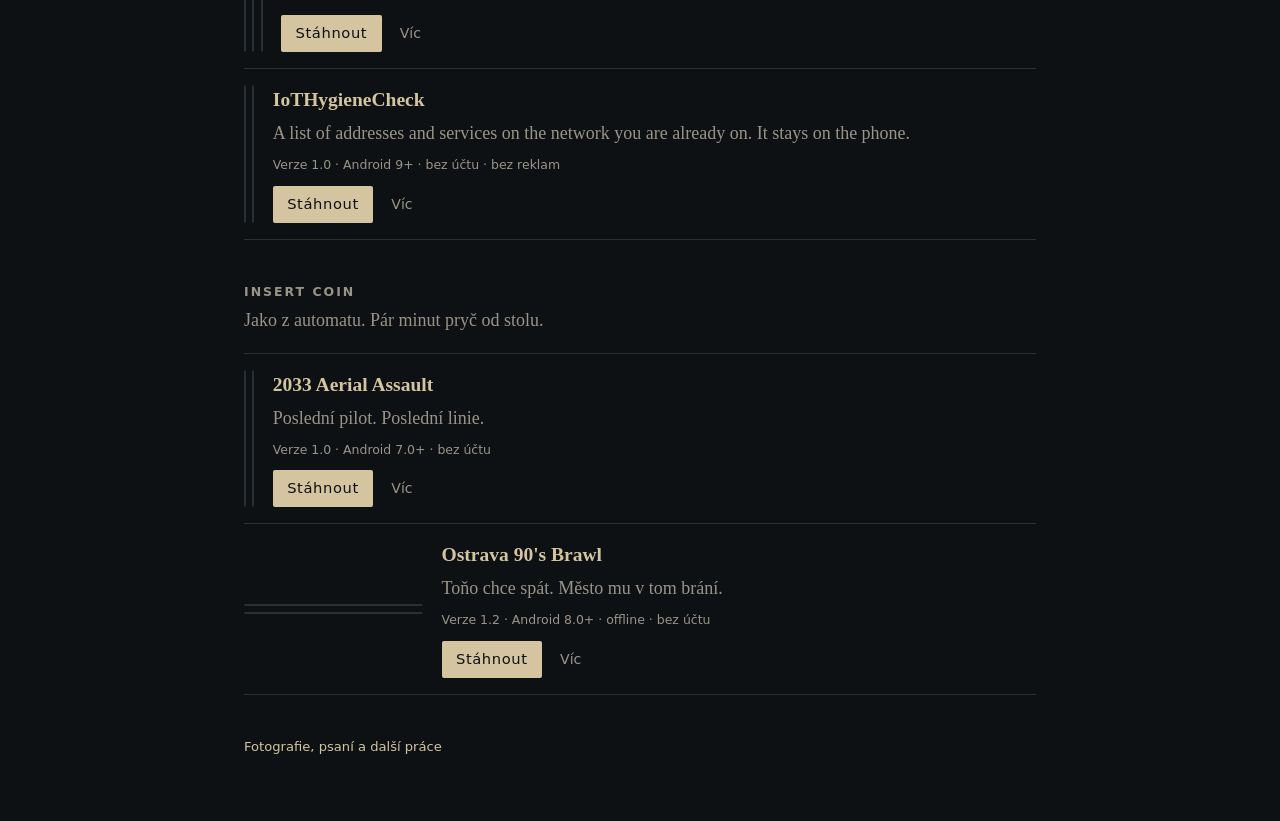
==== commit 947f5d79: "Bump CoreBooks 1.1" ====
--- a/cs/index.html
+++ b/cs/index.html
@@ -83,8 +83,8 @@
 <div class="copy">
 <h3><a href="https://stanochillart.github.io/CoreBooks/cs/">CoreBooks</a></h3>
 <p class="line">Otevři knihu. Ať promluví.</p>
-<p class="spec">Verze 1.0 · Android 15+ · bez účtu · bez reklam</p>
-<p class="acts"><a class="dl" href="https://github.com/stanochillart/CoreBooks/releases/download/v1.0/CoreBooks-1.0.apk">Stáhnout</a> <a class="more" href="https://stanochillart.github.io/CoreBooks/cs/">Víc</a></p>
+<p class="spec">Verze 1.1 · Android 15+ · bez účtu · bez reklam</p>
+<p class="acts"><a class="dl" href="https://github.com/stanochillart/CoreBooks/releases/download/v1.1/CoreBooks-1.1.apk">Stáhnout</a> <a class="more" href="https://stanochillart.github.io/CoreBooks/cs/">Víc</a></p>
 </div>
 </article>
 
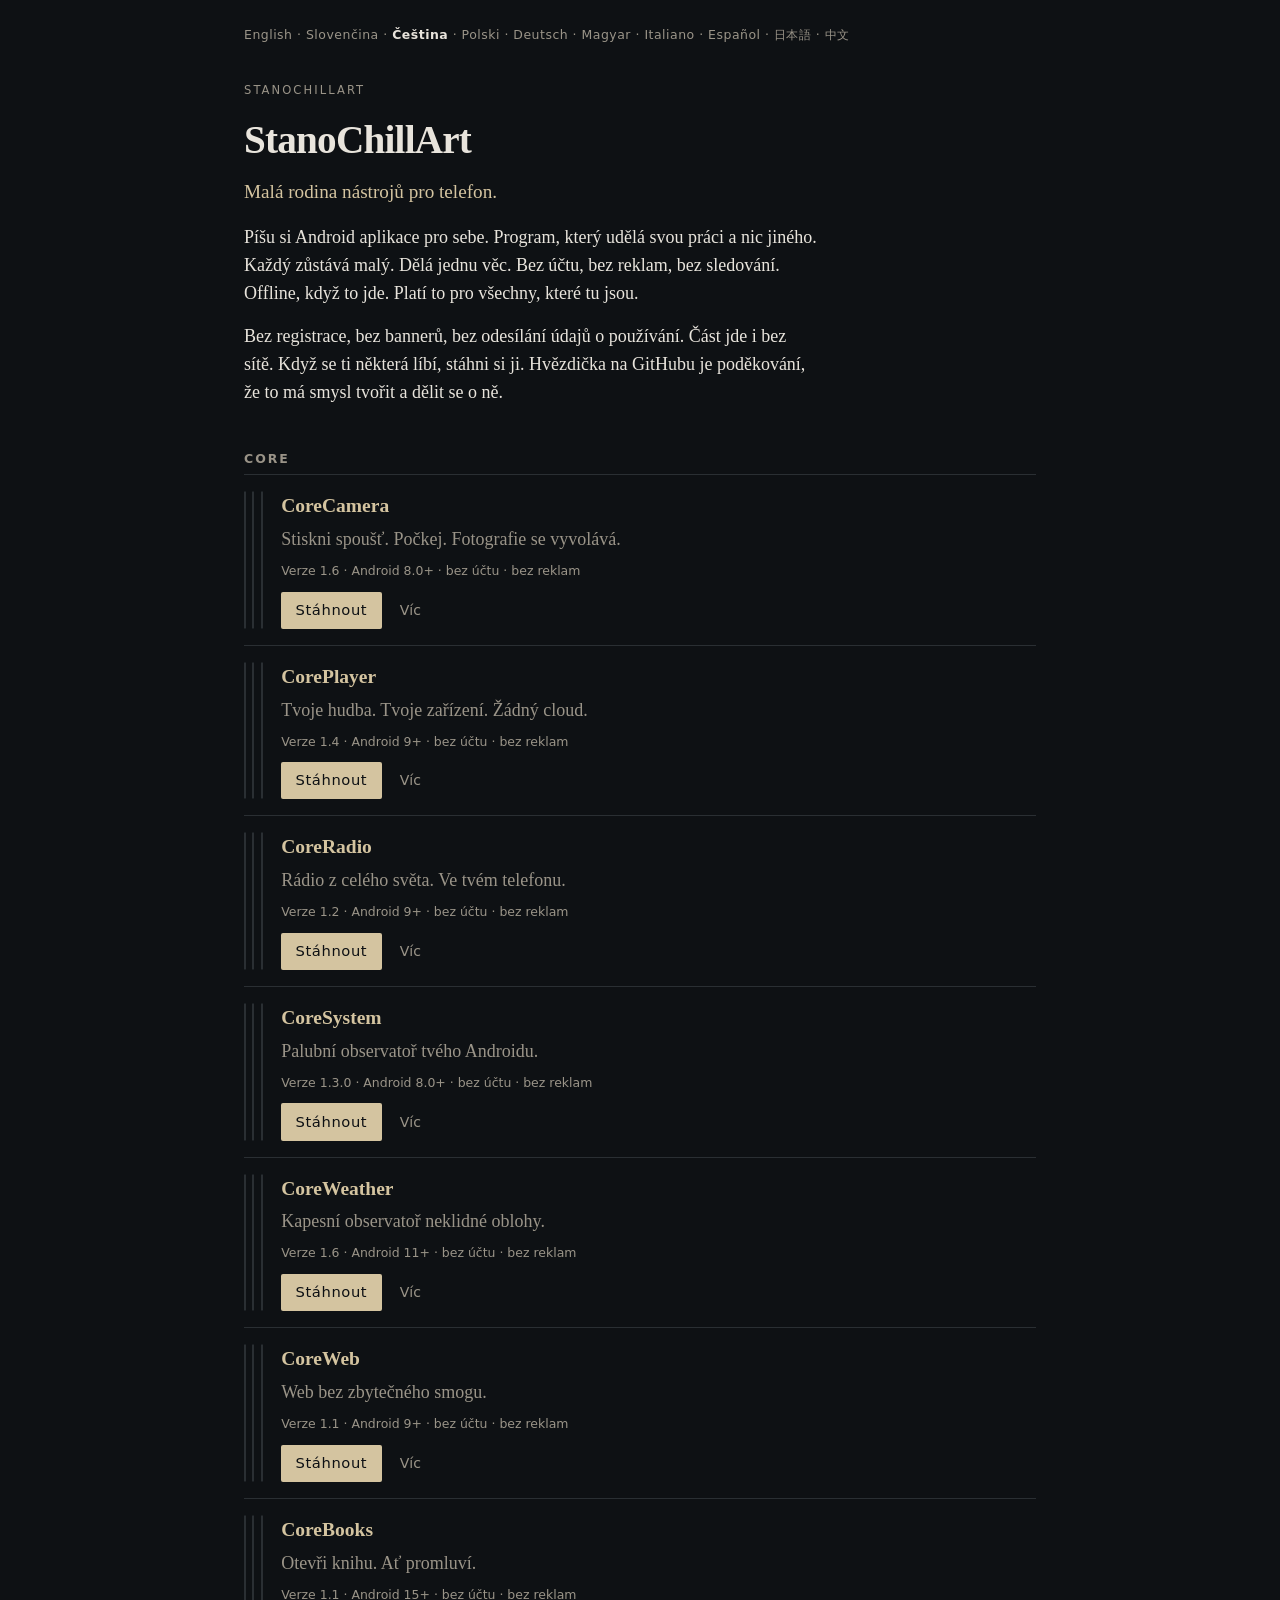
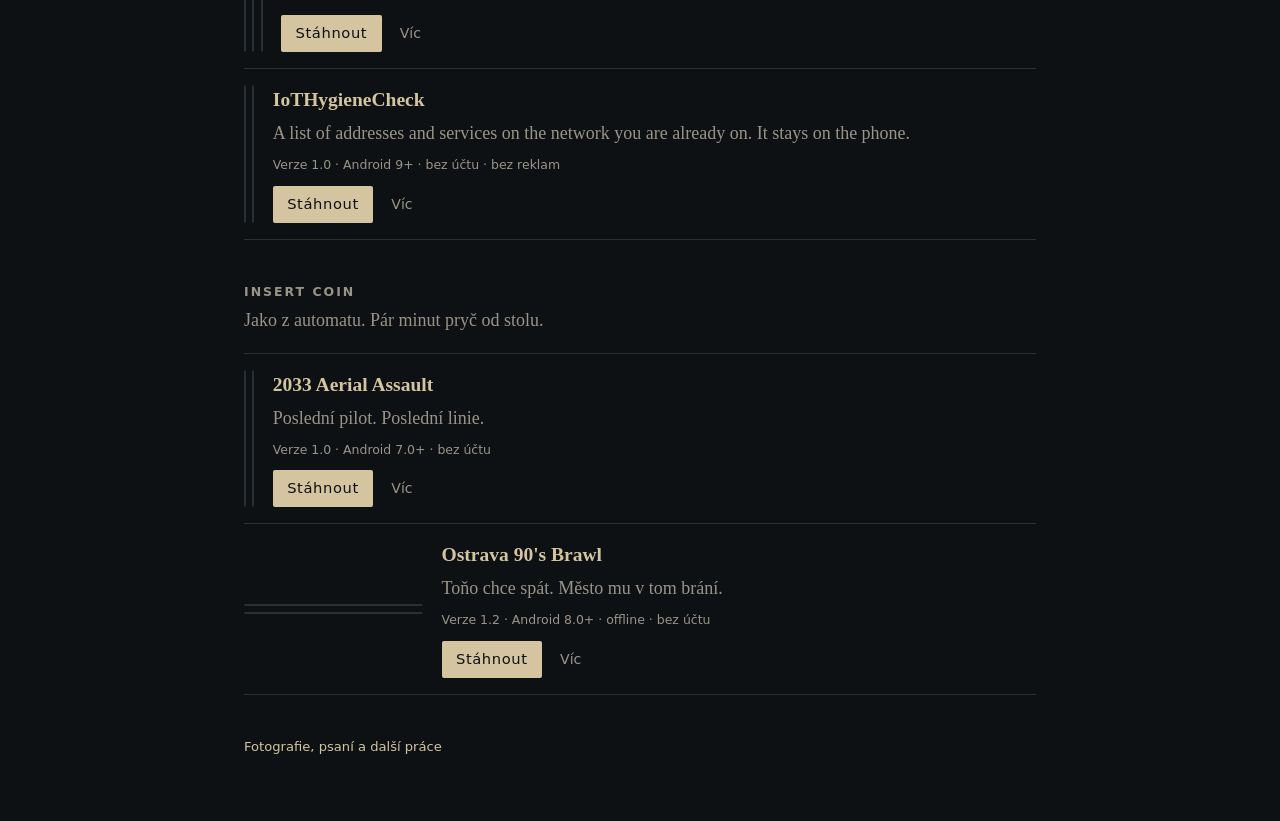
==== commit 9bf0afec: "Bump CoreWeather 1.6" ====
--- a/cs/index.html
+++ b/cs/index.html
@@ -63,8 +63,8 @@
 <div class="copy">
 <h3><a href="https://stanochillart.github.io/CoreWeather/cs/">CoreWeather</a></h3>
 <p class="line">Kapesní observatoř neklidné oblohy.</p>
-<p class="spec">Verze 1.5 · Android 11+ · bez účtu · bez reklam</p>
-<p class="acts"><a class="dl" href="https://github.com/stanochillart/CoreWeather/releases/download/v1.5/CoreWeather-1.5.apk">Stáhnout</a> <a class="more" href="https://stanochillart.github.io/CoreWeather/cs/">Víc</a></p>
+<p class="spec">Verze 1.6 · Android 11+ · bez účtu · bez reklam</p>
+<p class="acts"><a class="dl" href="https://github.com/stanochillart/CoreWeather/releases/download/v1.6/CoreWeather-1.6.apk">Stáhnout</a> <a class="more" href="https://stanochillart.github.io/CoreWeather/cs/">Víc</a></p>
 </div>
 </article>
 
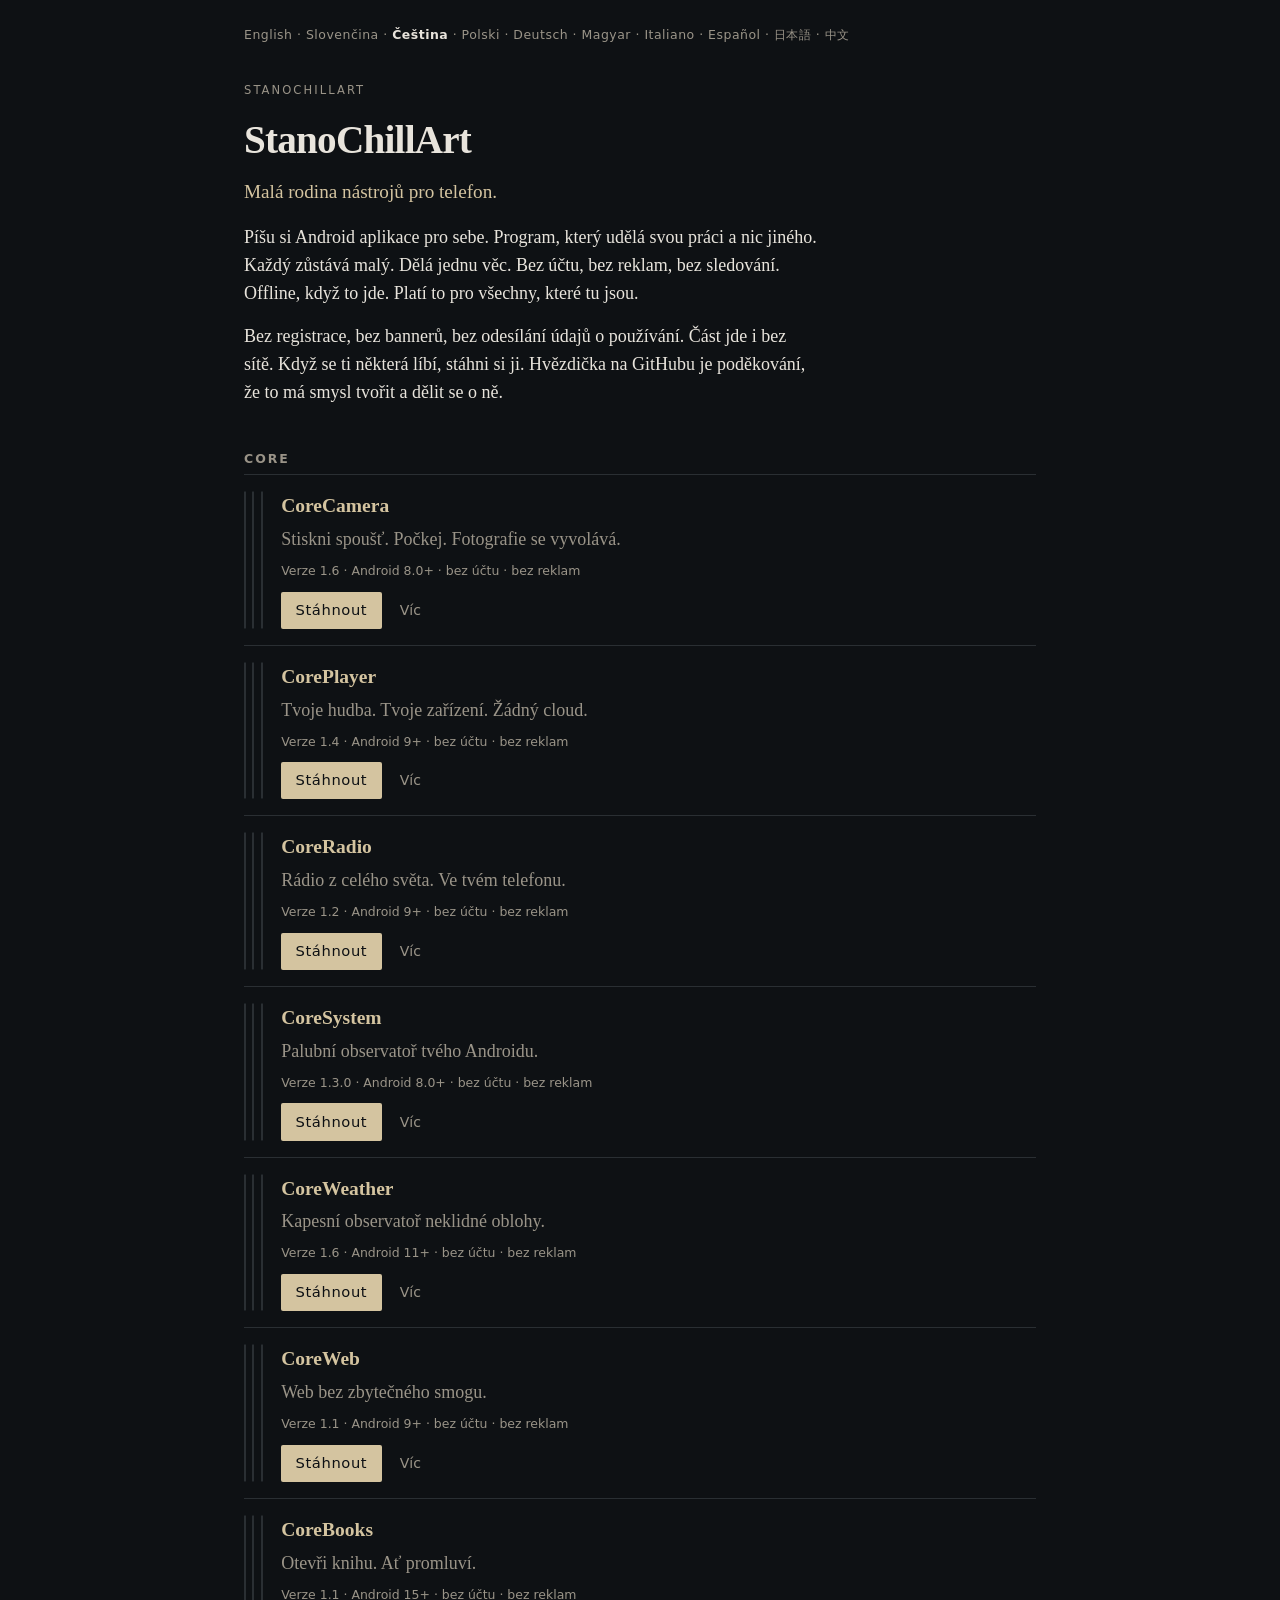
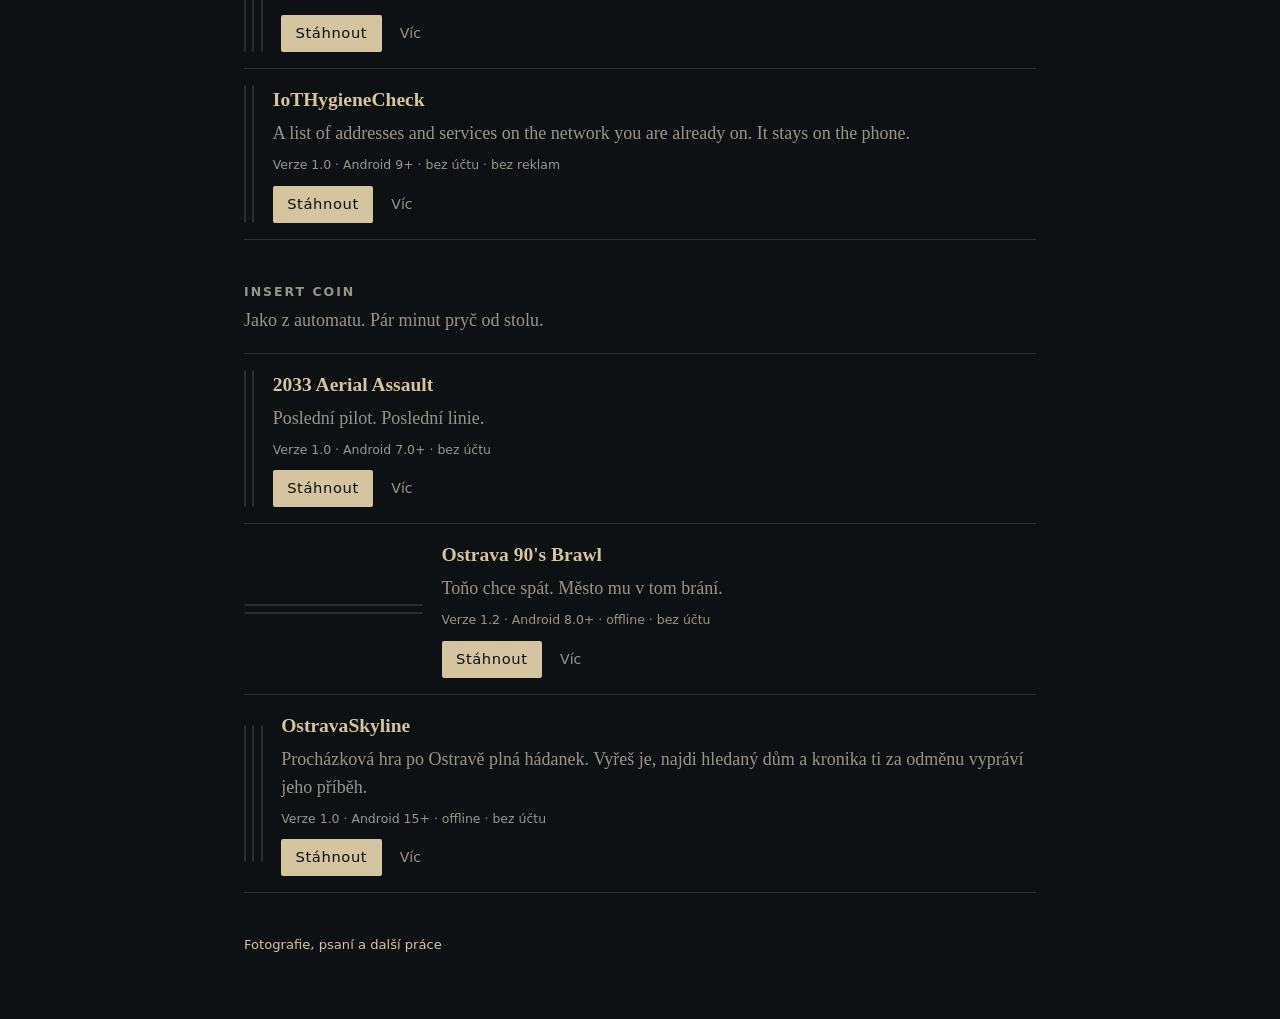
==== commit 1a558462: "Add OstravaSkyline 1.0 to Insert coin" ====
--- a/cs/index.html
+++ b/cs/index.html
@@ -122,6 +122,16 @@
 </div>
 </article>
 
+<article class="frame">
+<div class="thumbs"><a href="https://stanochillart.github.io/OstravaSkyline/cs/"><img src="https://stanochillart.github.io/OstravaSkyline/screenshots/01.png" alt=""></a><a href="https://stanochillart.github.io/OstravaSkyline/cs/"><img src="https://stanochillart.github.io/OstravaSkyline/screenshots/02.png" alt=""></a><a href="https://stanochillart.github.io/OstravaSkyline/cs/"><img src="https://stanochillart.github.io/OstravaSkyline/screenshots/03.png" alt=""></a></div>
+<div class="copy">
+<h3><a href="https://stanochillart.github.io/OstravaSkyline/cs/">OstravaSkyline</a></h3>
+<p class="line">Procházková hra po Ostravě plná hádanek. Vyřeš je, najdi hledaný dům a kronika ti za odměnu vypráví jeho příběh.</p>
+<p class="spec">Verze 1.0 · Android 15+ · offline · bez účtu</p>
+<p class="acts"><a class="dl" href="https://github.com/stanochillart/OstravaSkyline/releases/download/v1.0/OstravaSkyline-1.0.apk">Stáhnout</a> <a class="more" href="https://stanochillart.github.io/OstravaSkyline/cs/">Víc</a></p>
+</div>
+</article>
+
 </div>
 <footer><a href="https://stanochillart.wordpress.com/">Fotografie, psaní a další práce</a></footer>
 </div>
